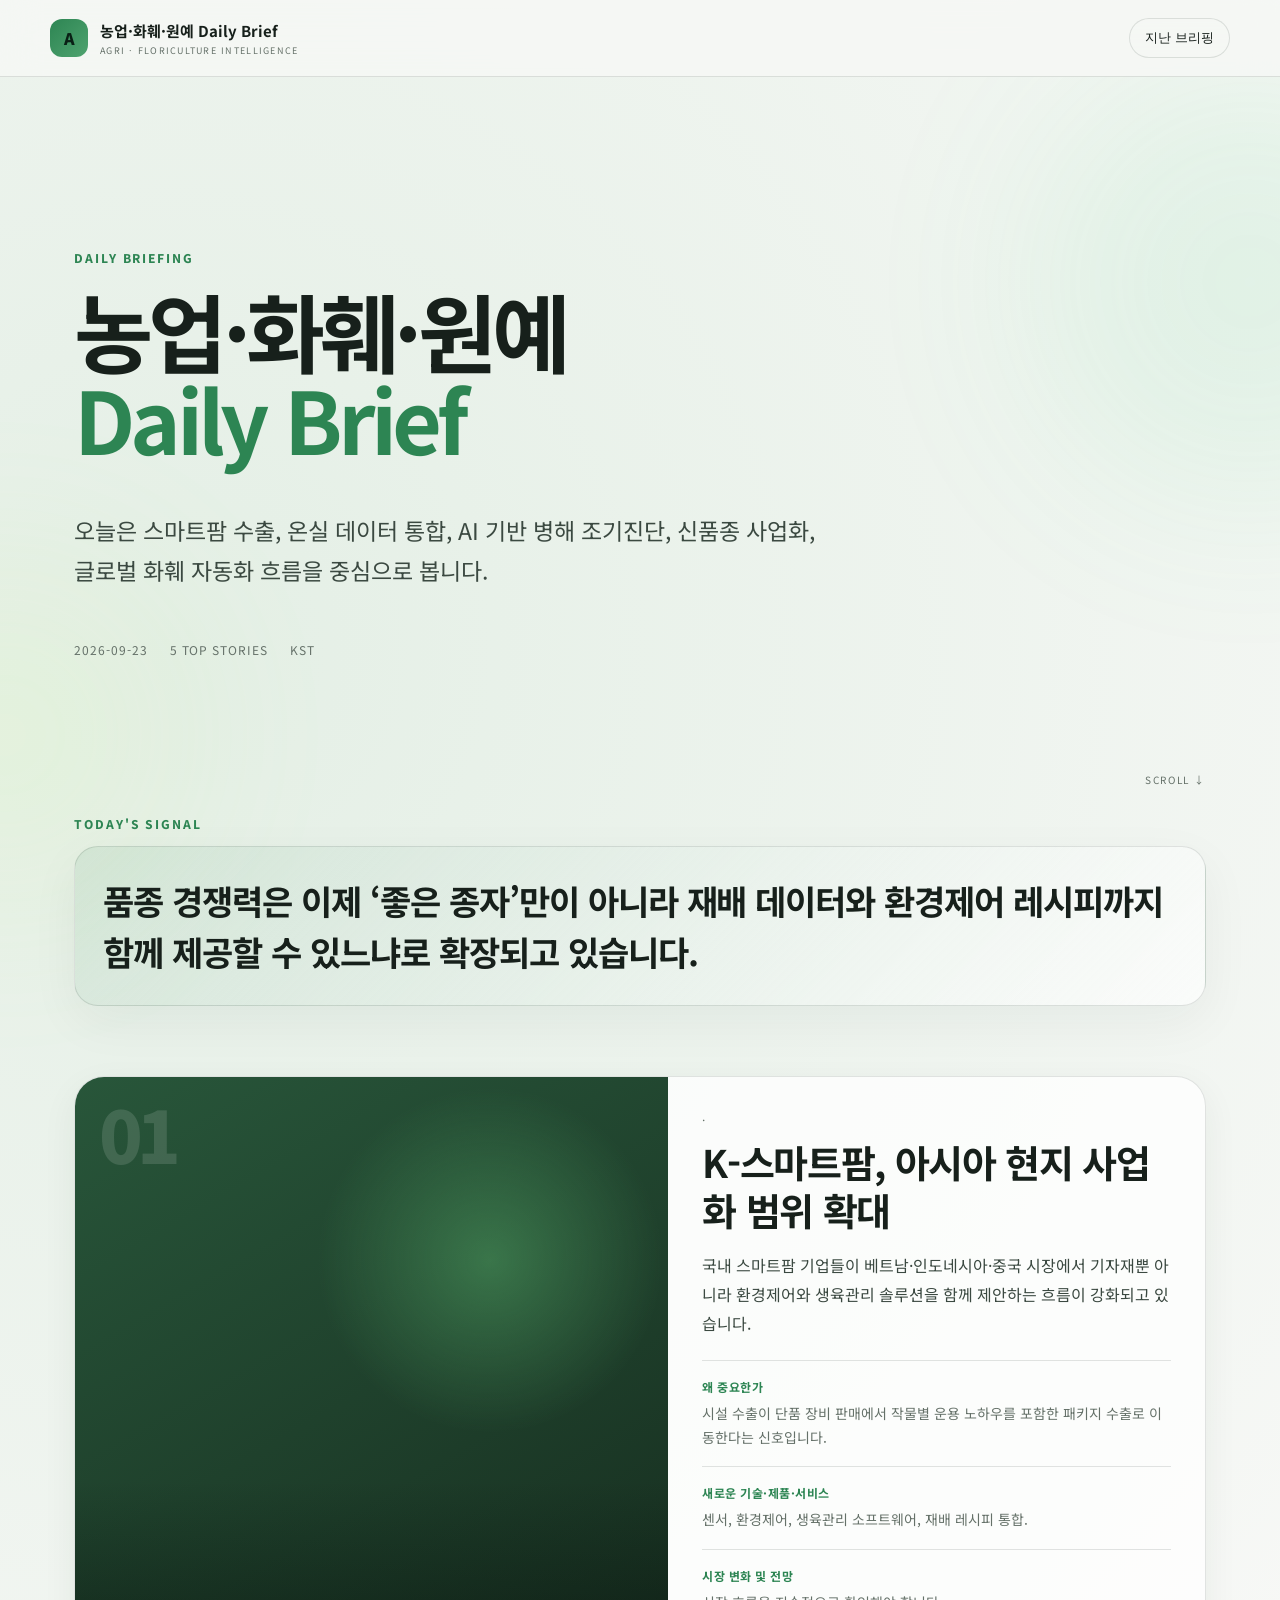
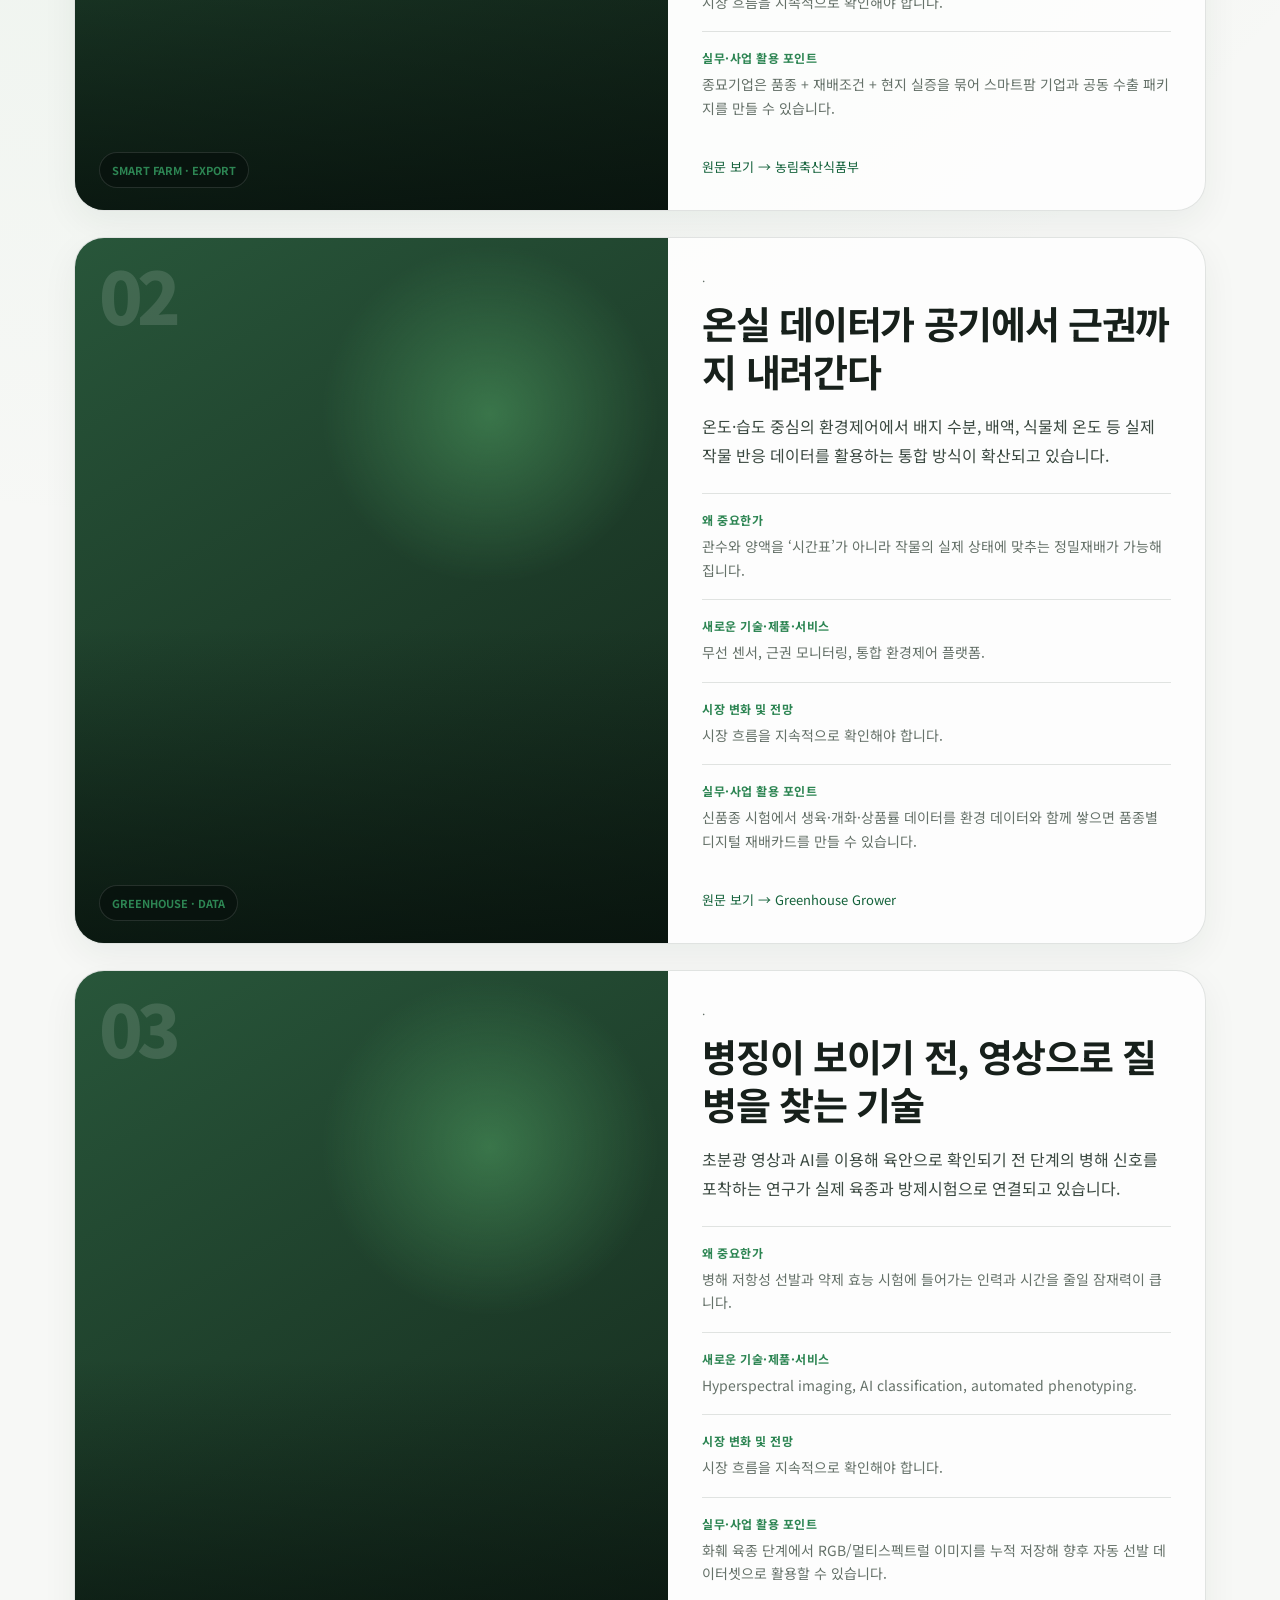
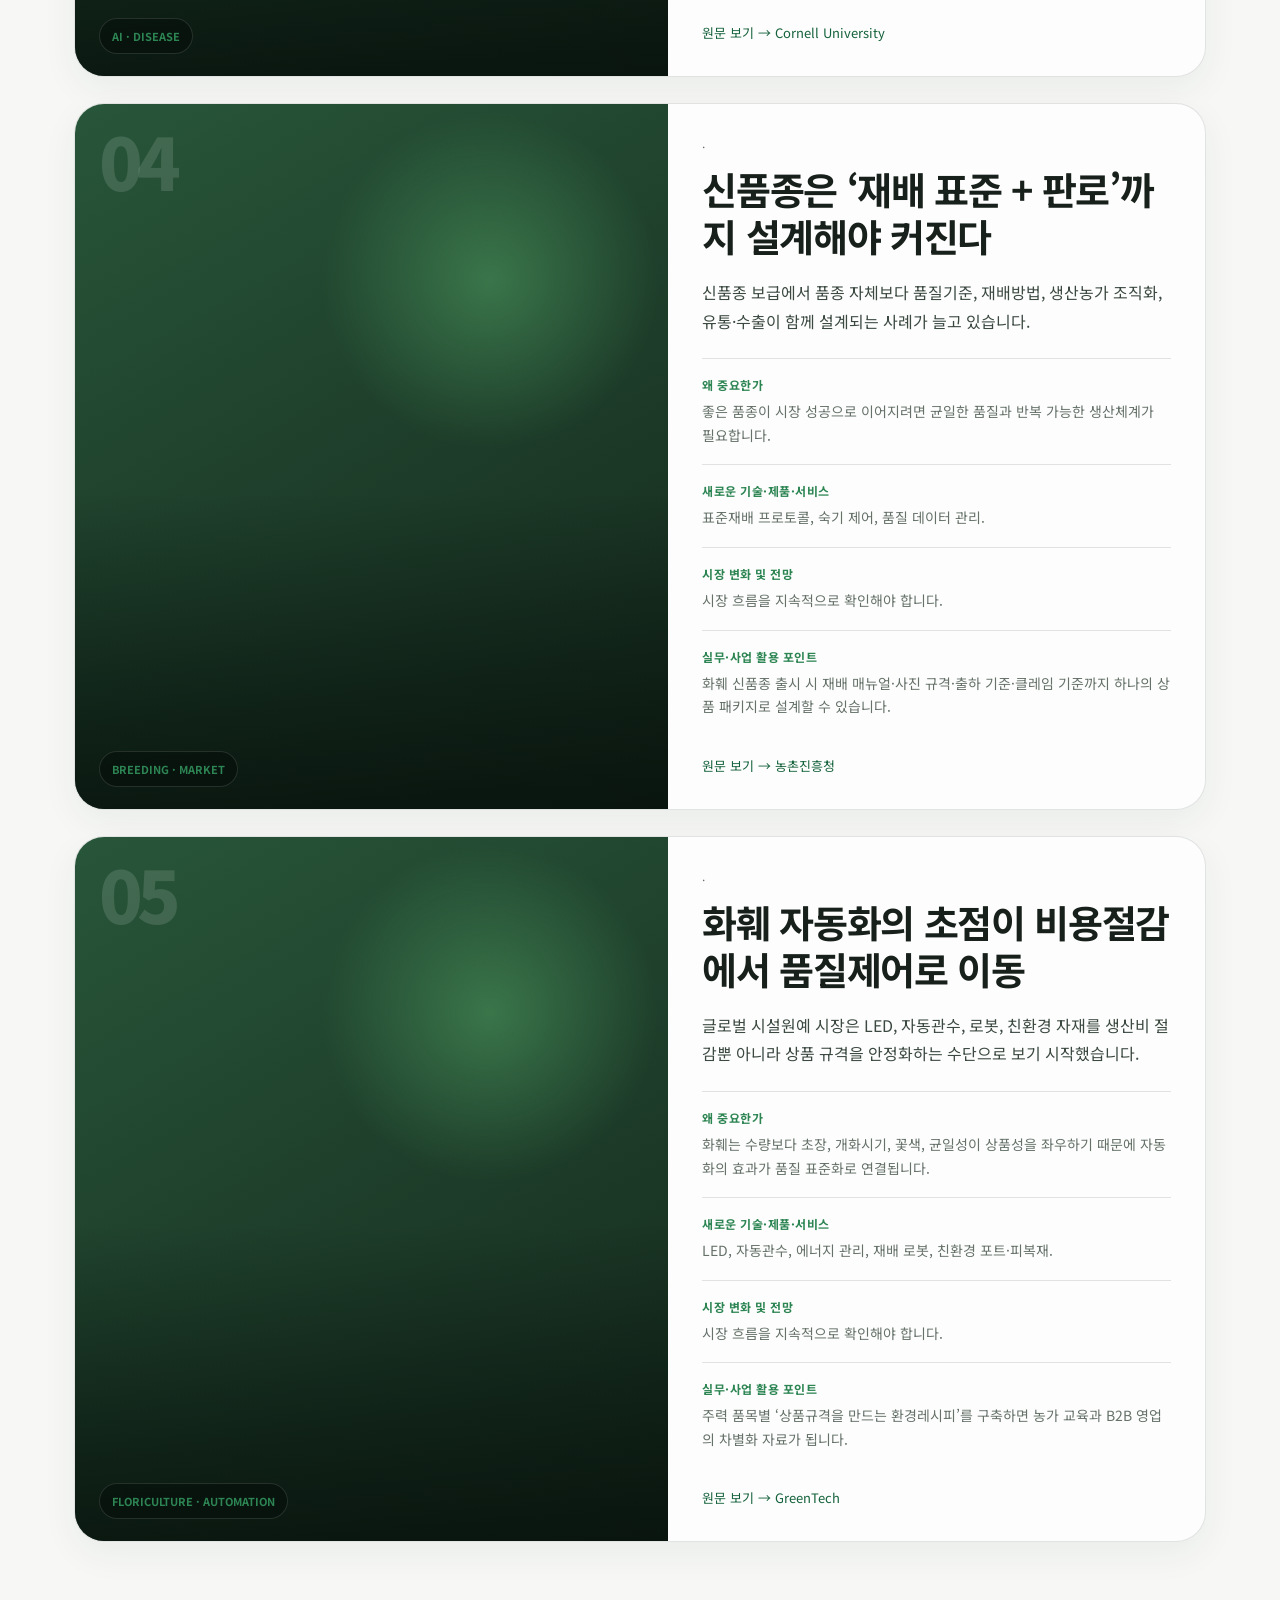
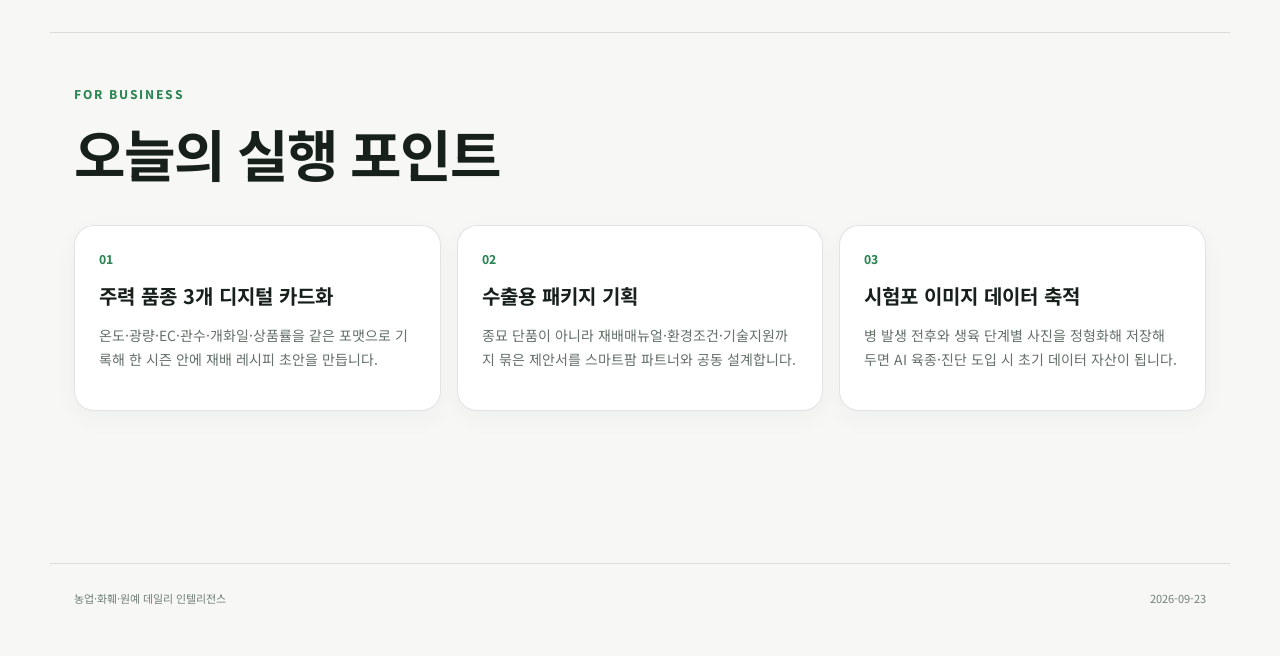
==== agri-briefing-site/index.html @ c2786639 "Deploy agriculture daily briefing site" ====
<!doctype html>
<html lang="ko">
<head>
  <meta charset="utf-8" />
  <meta name="viewport" content="width=device-width, initial-scale=1" />
  <title>우리화훼종묘 데일리 브리핑</title>
  <meta name="theme-color" content="#f7f8f6" />
  <link rel="preconnect" href="https://fonts.googleapis.com">
  <link rel="preconnect" href="https://fonts.gstatic.com" crossorigin>
  <link href="https://fonts.googleapis.com/css2?family=Noto+Sans+KR:wght@400;500;600;700;800&display=swap" rel="stylesheet">
  <link rel="stylesheet" href="assets/styles.css" />
</head>
<body>
  <div class="ambient ambient-a"></div><div class="ambient ambient-b"></div>
  <header class="topbar">
    <a class="brand" href="./"><span class="brand-mark">A</span><div><strong>농업·화훼·원예 Daily Brief</strong><small>AGRI · FLORICULTURE INTELLIGENCE</small></div></a>
    <button id="archiveBtn" class="ghost-btn">지난 브리핑</button>
  </header>

  <main>
    <section class="hero reveal">
      <div class="hero-kicker">DAILY BRIEFING</div>
      <h1 id="briefingTitle">농업·화훼·원예<br><span>Daily Brief</span></h1>
      <p id="briefingSummary" class="hero-summary"></p>
      <div class="hero-meta"><span id="briefingDate"></span><span>5 TOP STORIES</span><span>KST</span></div>
      <div class="scroll-cue">SCROLL <span>↓</span></div>
    </section>

    <section class="pulse reveal">
      <div class="pulse-label">TODAY'S SIGNAL</div>
      <div id="signal" class="pulse-text"></div>
    </section>

    <section id="stories" class="stories"></section>

    <section class="action-board reveal">
      <div class="eyebrow">FOR BUSINESS</div>
      <h2>오늘의 실행 포인트</h2>
      <div id="actionPoints" class="action-grid"></div>
    </section>
  </main>

  <aside id="archive" class="archive-drawer" aria-hidden="true">
    <div class="archive-head"><div><small>ARCHIVE</small><h3>지난 브리핑</h3></div><button id="closeArchive">×</button></div>
    <div id="archiveList" class="archive-list"></div>
  </aside>
  <div id="overlay" class="overlay"></div>

  <footer><span>농업·화훼·원예 데일리 인텔리전스</span><span id="footerDate"></span></footer>
  <script src="assets/app.js"></script>
</body>
</html>
---- agri-briefing-site/assets/styles.css ----
:root{--bg:#07110d;--panel:#0e1d16;--panel2:#12271d;--line:rgba(255,255,255,.09);--text:#f3f7f2;--muted:#a8b8ae;--lime:#b8ff77;--mint:#7fe0ad;--gold:#ffd479;--max:1180px}
*{box-sizing:border-box}html{scroll-behavior:smooth}body{margin:0;background:radial-gradient(circle at 15% 15%,rgba(39,111,75,.25),transparent 30%),var(--bg);color:var(--text);font-family:'Noto Sans KR',system-ui,sans-serif;overflow-x:hidden}.ambient{position:fixed;border-radius:50%;filter:blur(100px);opacity:.18;pointer-events:none;z-index:-1}.ambient-a{width:420px;height:420px;background:#45d17b;top:8%;right:-180px}.ambient-b{width:330px;height:330px;background:#c6ff76;bottom:0;left:-160px}.topbar{position:sticky;top:0;z-index:20;display:flex;align-items:center;justify-content:space-between;padding:18px max(22px,calc((100vw - var(--max))/2));background:rgba(7,17,13,.72);backdrop-filter:blur(18px);border-bottom:1px solid var(--line)}.brand{display:flex;gap:12px;align-items:center}.brand-mark{display:grid;place-items:center;width:38px;height:38px;border-radius:12px;background:linear-gradient(135deg,var(--lime),var(--mint));color:#092015;font-weight:900}.brand strong{display:block;font-size:15px}.brand small{display:block;color:var(--muted);font-size:9px;letter-spacing:.14em;margin-top:3px}.ghost-btn{border:1px solid var(--line);background:rgba(255,255,255,.04);color:var(--text);border-radius:999px;padding:10px 15px;cursor:pointer}.hero{max-width:var(--max);margin:auto;min-height:82vh;display:flex;flex-direction:column;justify-content:center;padding:70px 24px 55px;position:relative}.hero-kicker,.eyebrow,.pulse-label{font-size:12px;letter-spacing:.16em;color:var(--lime);font-weight:800}.hero h1{font-size:clamp(42px,7vw,86px);line-height:1.03;margin:20px 0 24px;letter-spacing:-.055em}.hero h1 span{color:var(--lime)}.hero-summary{max-width:760px;font-size:clamp(17px,2vw,23px);line-height:1.75;color:#d5e0d9}.hero-meta{display:flex;gap:22px;flex-wrap:wrap;margin-top:28px;color:var(--muted);font-size:12px;letter-spacing:.08em}.scroll-cue{position:absolute;bottom:28px;right:24px;color:var(--muted);font-size:10px;letter-spacing:.16em}.scroll-cue span{display:inline-block;animation:bob 1.5s infinite}@keyframes bob{50%{transform:translateY(6px)}}.pulse{max-width:var(--max);margin:0 auto 70px;padding:0 24px}.pulse-text{margin-top:14px;padding:28px;border:1px solid var(--line);border-radius:24px;background:linear-gradient(135deg,rgba(184,255,119,.08),rgba(127,224,173,.03));font-size:clamp(20px,3vw,34px);line-height:1.5;font-weight:700;letter-spacing:-.03em}.stories{max-width:var(--max);margin:auto;padding:0 24px 90px;display:grid;gap:26px}.story{position:relative;display:grid;grid-template-columns:1.05fr .95fr;min-height:470px;border:1px solid var(--line);border-radius:30px;overflow:hidden;background:linear-gradient(145deg,rgba(18,39,29,.95),rgba(10,22,16,.96));transform:translateY(24px);opacity:0;transition:.7s ease}.story.show{transform:none;opacity:1}.story-visual{position:relative;min-height:360px;background:radial-gradient(circle at 70% 25%,rgba(184,255,119,.34),transparent 25%),linear-gradient(150deg,#163f2d,#0c1812);overflow:hidden}.story-visual img{width:100%;height:100%;object-fit:cover;display:block;filter:saturate(.9) contrast(1.02)}.story-visual::after{content:'';position:absolute;inset:0;background:linear-gradient(180deg,transparent 55%,rgba(5,14,10,.74))}.story-number{position:absolute;left:24px;top:20px;z-index:2;font-size:72px;line-height:1;color:rgba(255,255,255,.13);font-weight:900;letter-spacing:-.08em}.story-tag{position:absolute;left:24px;bottom:22px;z-index:2;background:rgba(7,17,13,.72);backdrop-filter:blur(12px);padding:9px 12px;border:1px solid rgba(255,255,255,.12);border-radius:999px;font-size:11px;color:var(--lime);font-weight:700}.story-content{padding:34px;display:flex;flex-direction:column}.story-content h2{font-size:clamp(24px,3vw,38px);line-height:1.25;letter-spacing:-.035em;margin:0 0 18px}.story-lead{font-size:16px;line-height:1.8;color:#d3ddd7;margin:0 0 23px}.mini-block{border-top:1px solid var(--line);padding:17px 0}.mini-block b{display:block;color:var(--lime);font-size:12px;margin-bottom:7px;letter-spacing:.04em}.mini-block p{margin:0;color:var(--muted);line-height:1.68;font-size:14px}.source-link{margin-top:auto;padding-top:20px;color:#dfffc4;text-decoration:none;font-size:13px}.source-link:hover{text-decoration:underline}.action-board{max-width:var(--max);margin:0 auto 100px;padding:52px 24px;border-top:1px solid var(--line)}.action-board h2{font-size:clamp(31px,5vw,56px);margin:10px 0 32px;letter-spacing:-.04em}.action-grid{display:grid;grid-template-columns:repeat(3,1fr);gap:16px}.action-card{padding:24px;border-radius:20px;background:var(--panel);border:1px solid var(--line)}.action-card .n{font-size:12px;color:var(--lime);font-weight:800}.action-card h4{font-size:20px;margin:14px 0 8px}.action-card p{color:var(--muted);line-height:1.7;font-size:14px}.archive-drawer{position:fixed;z-index:40;right:0;top:0;height:100vh;width:min(440px,92vw);background:#0b1812;border-left:1px solid var(--line);transform:translateX(100%);transition:.35s ease;padding:28px;overflow:auto}.archive-drawer.open{transform:none}.archive-head{display:flex;justify-content:space-between;align-items:flex-start}.archive-head small{color:var(--lime);font-weight:800;letter-spacing:.15em}.archive-head h3{font-size:30px;margin:6px 0 24px}.archive-head button{border:0;background:none;color:white;font-size:34px;cursor:pointer}.archive-item{display:block;text-decoration:none;color:white;border-top:1px solid var(--line);padding:18px 0}.archive-item span{display:block;color:var(--muted);font-size:12px;margin-top:4px}.overlay{position:fixed;inset:0;z-index:30;background:rgba(0,0,0,.45);opacity:0;pointer-events:none;transition:.3s}.overlay.open{opacity:1;pointer-events:auto}footer{max-width:var(--max);margin:auto;padding:26px 24px 50px;border-top:1px solid var(--line);display:flex;justify-content:space-between;color:#718078;font-size:11px}.reveal{opacity:0;transform:translateY(20px);animation:reveal .8s .08s forwards}@keyframes reveal{to{opacity:1;transform:none}}
@media(max-width:820px){.story{grid-template-columns:1fr}.story-visual{min-height:300px}.story-content{padding:26px}.action-grid{grid-template-columns:1fr}.hero{min-height:76vh}.topbar{padding:14px 18px}.brand small{display:none}.pulse{margin-bottom:42px}}
@media(prefers-reduced-motion:reduce){*{scroll-behavior:auto!important;animation:none!important;transition:none!important}.story,.reveal{opacity:1;transform:none}}

/* Bright, editorial layer: premium report rather than a traditional farm portal. */
:root{--bg:#f7f8f6;--panel:#fff;--panel2:#f0f4f0;--line:rgba(22,35,28,.12);--text:#17201b;--muted:#657169;--lime:#2d8553;--mint:#4fa36f;--gold:#a47725}.brand{color:var(--text);text-decoration:none}.topbar{background:rgba(247,248,246,.8)}body{background:radial-gradient(circle at 14% 12%,rgba(112,185,128,.14),transparent 30%),var(--bg)}.ambient{opacity:.1}.hero h1 span,.hero-kicker,.eyebrow,.pulse-label,.mini-block b,.action-card .n{color:var(--lime)}.hero-summary,.story-lead{color:#3b4941}.pulse-text{background:linear-gradient(135deg,rgba(45,133,83,.1),rgba(255,255,255,.65));box-shadow:0 16px 50px rgba(24,45,31,.05)}.story{background:rgba(255,255,255,.74);box-shadow:0 12px 36px rgba(24,45,31,.06)}.story-visual{background:radial-gradient(circle at 70% 25%,rgba(93,186,113,.42),transparent 25%),linear-gradient(150deg,#28563a,#14271b)}.story-content h2{color:var(--text)}.source-link{color:#14623b}.action-card{box-shadow:0 8px 25px rgba(24,45,31,.04)}.archive-drawer{background:#fbfcfa}.archive-head button,.archive-item{color:var(--text)}.archive-item span{color:var(--muted)}.overlay{background:rgba(18,28,22,.25)}.story-meta{font-size:12px;color:var(--muted);margin-bottom:10px}.archive-page{padding:50px 0}.archive-page h2{font-size:clamp(36px,5vw,62px);letter-spacing:-.05em;margin:12px 0 25px}.archive-search{width:100%;padding:15px 17px;border:1px solid var(--line);border-radius:12px;background:#fff;font:inherit;margin-bottom:18px}.archive-result{display:block;text-decoration:none;color:var(--text);padding:22px 0;border-top:1px solid var(--line)}.archive-result h3{margin:6px 0;font-size:22px}.archive-result p{margin:0 0 8px;color:#3b4941}.archive-result span,.archive-result small{font-size:12px;color:var(--muted)}.error{padding:80px 24px;max-width:800px;margin:auto}
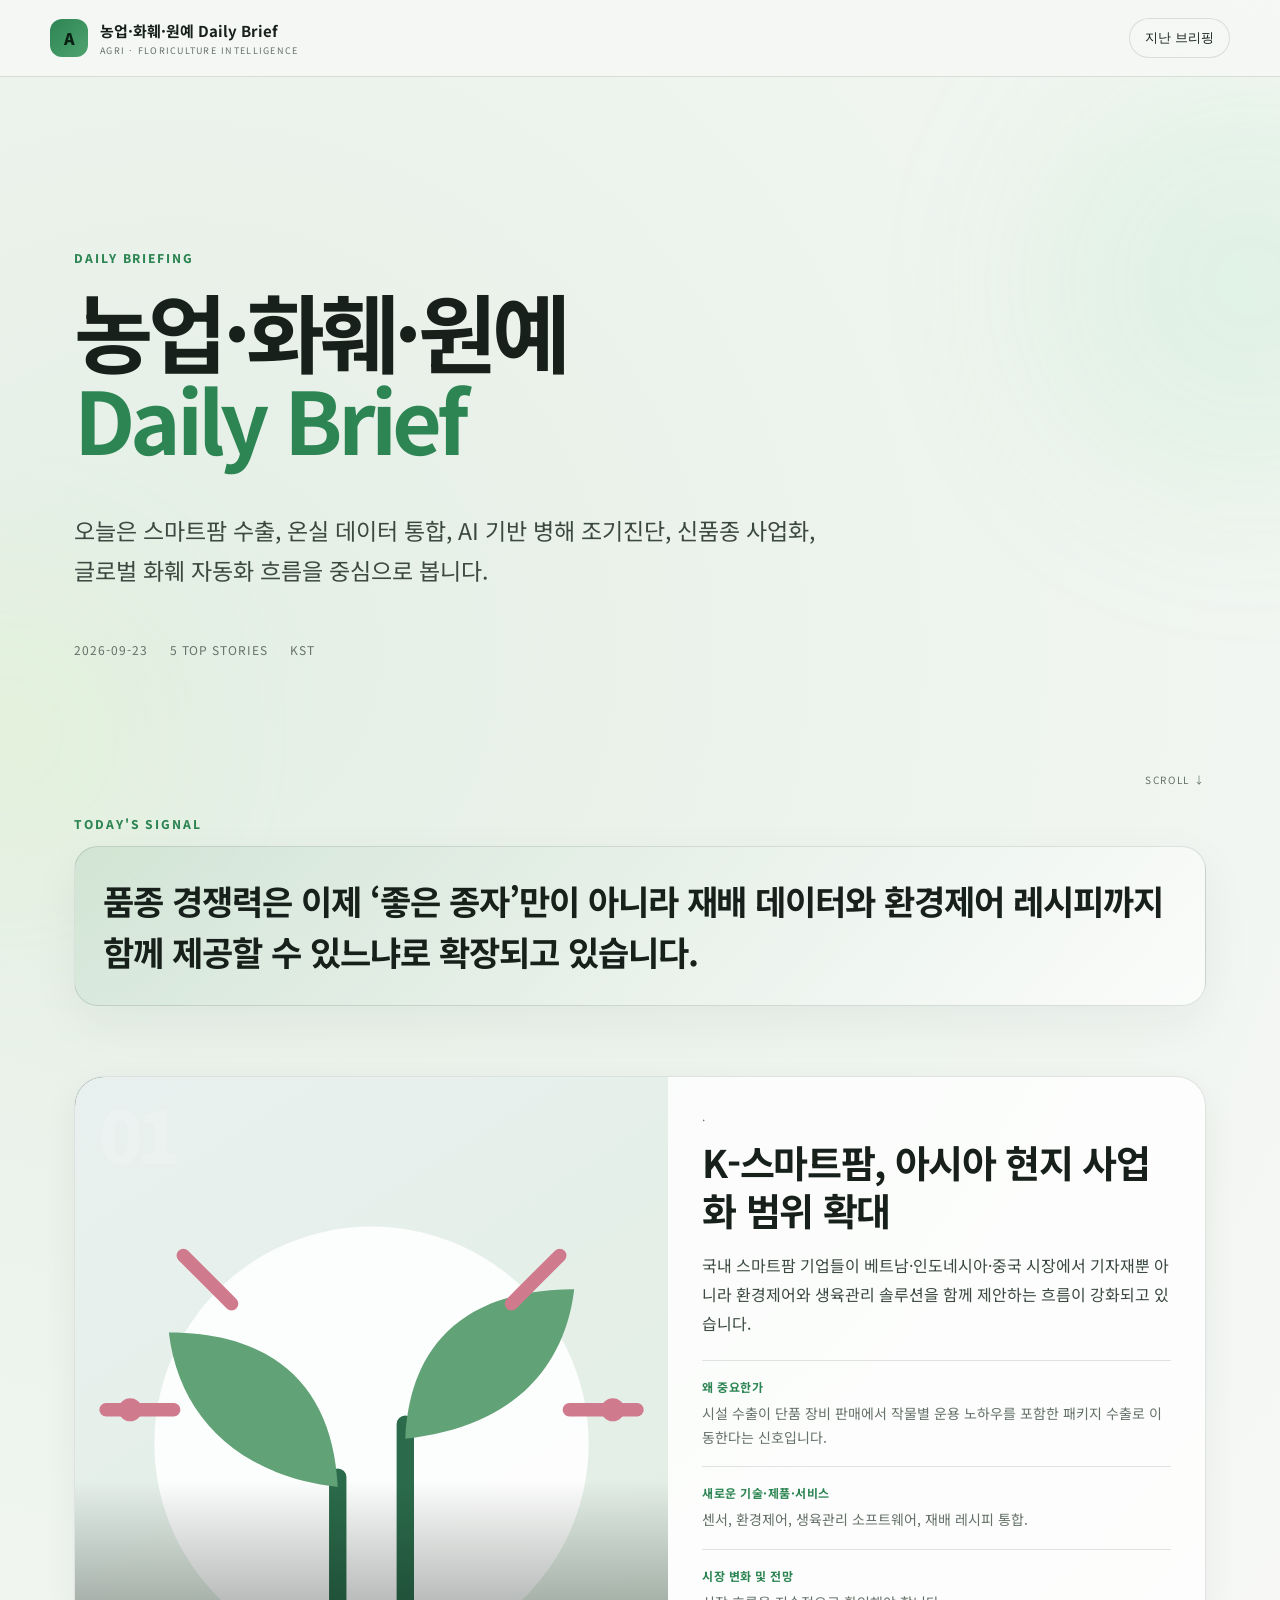
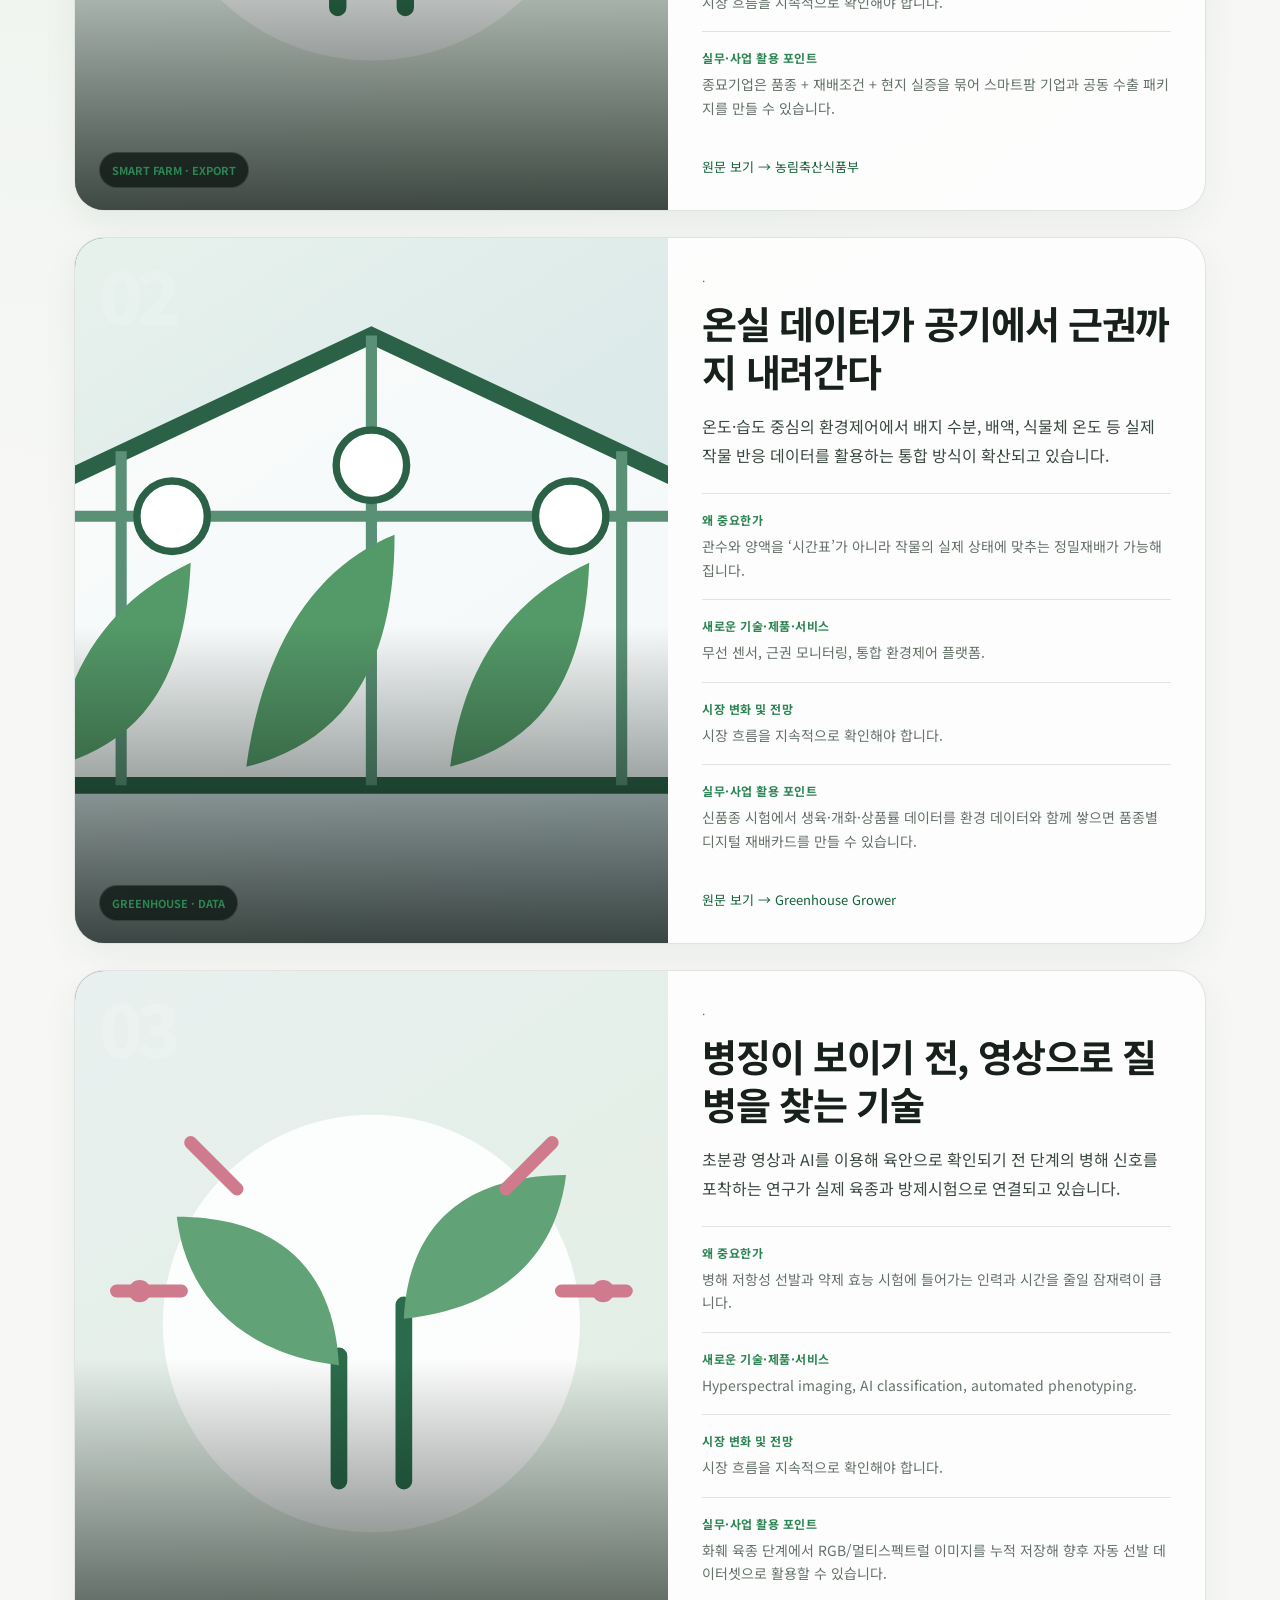
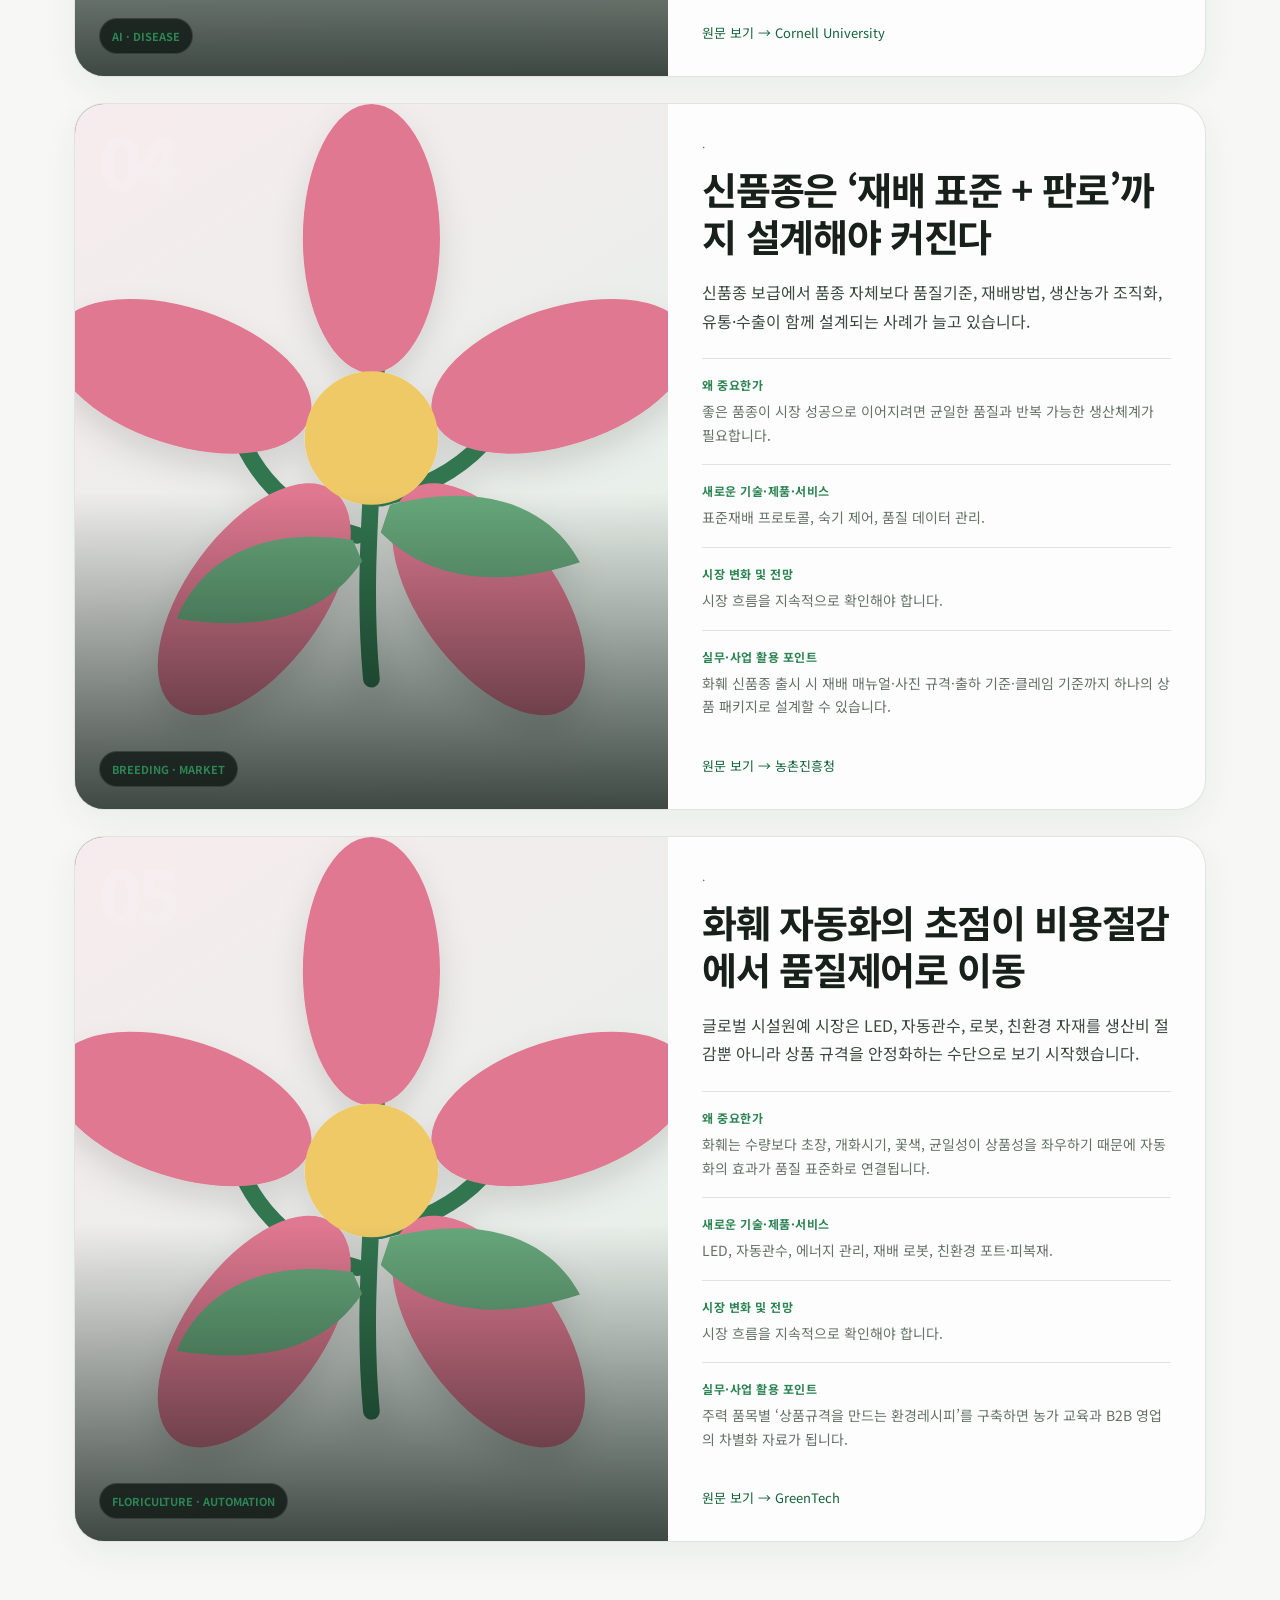
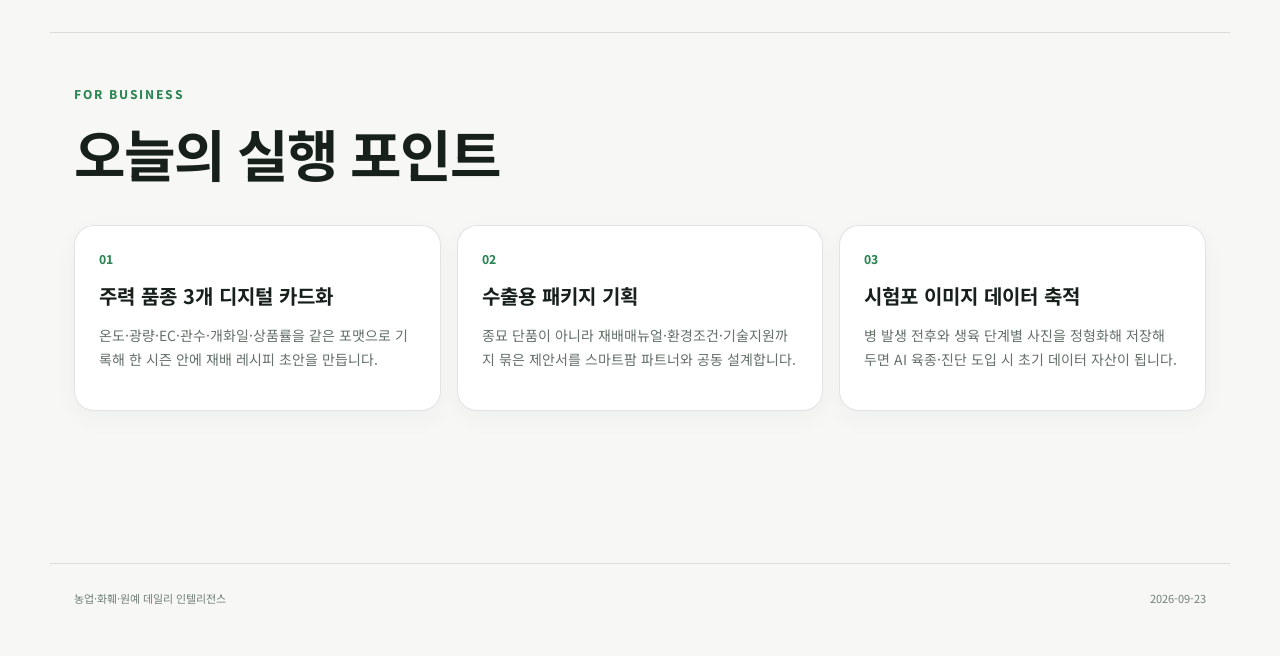
==== commit 40407d79: "Separate auction and industry news briefings" ====
--- a/agri-briefing-site/index.html
+++ b/agri-briefing-site/index.html
@@ -31,6 +31,12 @@
       <div id="signal" class="pulse-text"></div>
     </section>
 
+    <section id="flowerWatchSection" class="flower-watch reveal" hidden>
+      <div class="eyebrow">CUT FLOWER &amp; VARIETY WATCH</div>
+      <h2>오늘의 절화·품종 동향</h2>
+      <div id="flowerWatch" class="flower-watch-grid"></div>
+    </section>
+
     <section id="stories" class="stories"></section>
 
     <section class="action-board reveal">
--- a/agri-briefing-site/assets/styles.css
+++ b/agri-briefing-site/assets/styles.css
@@ -2,6 +2,7 @@
 *{box-sizing:border-box}html{scroll-behavior:smooth}body{margin:0;background:radial-gradient(circle at 15% 15%,rgba(39,111,75,.25),transparent 30%),var(--bg);color:var(--text);font-family:'Noto Sans KR',system-ui,sans-serif;overflow-x:hidden}.ambient{position:fixed;border-radius:50%;filter:blur(100px);opacity:.18;pointer-events:none;z-index:-1}.ambient-a{width:420px;height:420px;background:#45d17b;top:8%;right:-180px}.ambient-b{width:330px;height:330px;background:#c6ff76;bottom:0;left:-160px}.topbar{position:sticky;top:0;z-index:20;display:flex;align-items:center;justify-content:space-between;padding:18px max(22px,calc((100vw - var(--max))/2));background:rgba(7,17,13,.72);backdrop-filter:blur(18px);border-bottom:1px solid var(--line)}.brand{display:flex;gap:12px;align-items:center}.brand-mark{display:grid;place-items:center;width:38px;height:38px;border-radius:12px;background:linear-gradient(135deg,var(--lime),var(--mint));color:#092015;font-weight:900}.brand strong{display:block;font-size:15px}.brand small{display:block;color:var(--muted);font-size:9px;letter-spacing:.14em;margin-top:3px}.ghost-btn{border:1px solid var(--line);background:rgba(255,255,255,.04);color:var(--text);border-radius:999px;padding:10px 15px;cursor:pointer}.hero{max-width:var(--max);margin:auto;min-height:82vh;display:flex;flex-direction:column;justify-content:center;padding:70px 24px 55px;position:relative}.hero-kicker,.eyebrow,.pulse-label{font-size:12px;letter-spacing:.16em;color:var(--lime);font-weight:800}.hero h1{font-size:clamp(42px,7vw,86px);line-height:1.03;margin:20px 0 24px;letter-spacing:-.055em}.hero h1 span{color:var(--lime)}.hero-summary{max-width:760px;font-size:clamp(17px,2vw,23px);line-height:1.75;color:#d5e0d9}.hero-meta{display:flex;gap:22px;flex-wrap:wrap;margin-top:28px;color:var(--muted);font-size:12px;letter-spacing:.08em}.scroll-cue{position:absolute;bottom:28px;right:24px;color:var(--muted);font-size:10px;letter-spacing:.16em}.scroll-cue span{display:inline-block;animation:bob 1.5s infinite}@keyframes bob{50%{transform:translateY(6px)}}.pulse{max-width:var(--max);margin:0 auto 70px;padding:0 24px}.pulse-text{margin-top:14px;padding:28px;border:1px solid var(--line);border-radius:24px;background:linear-gradient(135deg,rgba(184,255,119,.08),rgba(127,224,173,.03));font-size:clamp(20px,3vw,34px);line-height:1.5;font-weight:700;letter-spacing:-.03em}.stories{max-width:var(--max);margin:auto;padding:0 24px 90px;display:grid;gap:26px}.story{position:relative;display:grid;grid-template-columns:1.05fr .95fr;min-height:470px;border:1px solid var(--line);border-radius:30px;overflow:hidden;background:linear-gradient(145deg,rgba(18,39,29,.95),rgba(10,22,16,.96));transform:translateY(24px);opacity:0;transition:.7s ease}.story.show{transform:none;opacity:1}.story-visual{position:relative;min-height:360px;background:radial-gradient(circle at 70% 25%,rgba(184,255,119,.34),transparent 25%),linear-gradient(150deg,#163f2d,#0c1812);overflow:hidden}.story-visual img{width:100%;height:100%;object-fit:cover;display:block;filter:saturate(.9) contrast(1.02)}.story-visual::after{content:'';position:absolute;inset:0;background:linear-gradient(180deg,transparent 55%,rgba(5,14,10,.74))}.story-number{position:absolute;left:24px;top:20px;z-index:2;font-size:72px;line-height:1;color:rgba(255,255,255,.13);font-weight:900;letter-spacing:-.08em}.story-tag{position:absolute;left:24px;bottom:22px;z-index:2;background:rgba(7,17,13,.72);backdrop-filter:blur(12px);padding:9px 12px;border:1px solid rgba(255,255,255,.12);border-radius:999px;font-size:11px;color:var(--lime);font-weight:700}.story-content{padding:34px;display:flex;flex-direction:column}.story-content h2{font-size:clamp(24px,3vw,38px);line-height:1.25;letter-spacing:-.035em;margin:0 0 18px}.story-lead{font-size:16px;line-height:1.8;color:#d3ddd7;margin:0 0 23px}.mini-block{border-top:1px solid var(--line);padding:17px 0}.mini-block b{display:block;color:var(--lime);font-size:12px;margin-bottom:7px;letter-spacing:.04em}.mini-block p{margin:0;color:var(--muted);line-height:1.68;font-size:14px}.source-link{margin-top:auto;padding-top:20px;color:#dfffc4;text-decoration:none;font-size:13px}.source-link:hover{text-decoration:underline}.action-board{max-width:var(--max);margin:0 auto 100px;padding:52px 24px;border-top:1px solid var(--line)}.action-board h2{font-size:clamp(31px,5vw,56px);margin:10px 0 32px;letter-spacing:-.04em}.action-grid{display:grid;grid-template-columns:repeat(3,1fr);gap:16px}.action-card{padding:24px;border-radius:20px;background:var(--panel);border:1px solid var(--line)}.action-card .n{font-size:12px;color:var(--lime);font-weight:800}.action-card h4{font-size:20px;margin:14px 0 8px}.action-card p{color:var(--muted);line-height:1.7;font-size:14px}.archive-drawer{position:fixed;z-index:40;right:0;top:0;height:100vh;width:min(440px,92vw);background:#0b1812;border-left:1px solid var(--line);transform:translateX(100%);transition:.35s ease;padding:28px;overflow:auto}.archive-drawer.open{transform:none}.archive-head{display:flex;justify-content:space-between;align-items:flex-start}.archive-head small{color:var(--lime);font-weight:800;letter-spacing:.15em}.archive-head h3{font-size:30px;margin:6px 0 24px}.archive-head button{border:0;background:none;color:white;font-size:34px;cursor:pointer}.archive-item{display:block;text-decoration:none;color:white;border-top:1px solid var(--line);padding:18px 0}.archive-item span{display:block;color:var(--muted);font-size:12px;margin-top:4px}.overlay{position:fixed;inset:0;z-index:30;background:rgba(0,0,0,.45);opacity:0;pointer-events:none;transition:.3s}.overlay.open{opacity:1;pointer-events:auto}footer{max-width:var(--max);margin:auto;padding:26px 24px 50px;border-top:1px solid var(--line);display:flex;justify-content:space-between;color:#718078;font-size:11px}.reveal{opacity:0;transform:translateY(20px);animation:reveal .8s .08s forwards}@keyframes reveal{to{opacity:1;transform:none}}
 @media(max-width:820px){.story{grid-template-columns:1fr}.story-visual{min-height:300px}.story-content{padding:26px}.action-grid{grid-template-columns:1fr}.hero{min-height:76vh}.topbar{padding:14px 18px}.brand small{display:none}.pulse{margin-bottom:42px}}
 @media(prefers-reduced-motion:reduce){*{scroll-behavior:auto!important;animation:none!important;transition:none!important}.story,.reveal{opacity:1;transform:none}}
+.flower-watch{max-width:var(--max);margin:0 auto 70px;padding:0 24px}.flower-watch h2{font-size:clamp(30px,4vw,48px);letter-spacing:-.04em;margin:10px 0 24px}.flower-watch-grid{display:grid;grid-template-columns:repeat(3,1fr);gap:16px}.flower-watch-card{padding:24px;border-radius:22px;background:#fff;border:1px solid var(--line);box-shadow:0 10px 30px rgba(24,45,31,.05)}.flower-watch-card small{color:var(--lime);font-weight:800}.flower-watch-card h3{font-size:22px;margin:8px 0}.flower-watch-card strong{display:block;line-height:1.55}.flower-watch-card p,.flower-watch-card div{color:var(--muted);font-size:14px;line-height:1.65}.flower-watch-card div{padding-top:12px;border-top:1px solid var(--line)}.flower-watch-card a{display:inline-block;margin-top:14px;color:#14623b;font-size:12px;text-decoration:none}@media(max-width:820px){.flower-watch-grid{grid-template-columns:1fr}}
 
 /* Bright, editorial layer: premium report rather than a traditional farm portal. */
 :root{--bg:#f7f8f6;--panel:#fff;--panel2:#f0f4f0;--line:rgba(22,35,28,.12);--text:#17201b;--muted:#657169;--lime:#2d8553;--mint:#4fa36f;--gold:#a47725}.brand{color:var(--text);text-decoration:none}.topbar{background:rgba(247,248,246,.8)}body{background:radial-gradient(circle at 14% 12%,rgba(112,185,128,.14),transparent 30%),var(--bg)}.ambient{opacity:.1}.hero h1 span,.hero-kicker,.eyebrow,.pulse-label,.mini-block b,.action-card .n{color:var(--lime)}.hero-summary,.story-lead{color:#3b4941}.pulse-text{background:linear-gradient(135deg,rgba(45,133,83,.1),rgba(255,255,255,.65));box-shadow:0 16px 50px rgba(24,45,31,.05)}.story{background:rgba(255,255,255,.74);box-shadow:0 12px 36px rgba(24,45,31,.06)}.story-visual{background:radial-gradient(circle at 70% 25%,rgba(93,186,113,.42),transparent 25%),linear-gradient(150deg,#28563a,#14271b)}.story-content h2{color:var(--text)}.source-link{color:#14623b}.action-card{box-shadow:0 8px 25px rgba(24,45,31,.04)}.archive-drawer{background:#fbfcfa}.archive-head button,.archive-item{color:var(--text)}.archive-item span{color:var(--muted)}.overlay{background:rgba(18,28,22,.25)}.story-meta{font-size:12px;color:var(--muted);margin-bottom:10px}.archive-page{padding:50px 0}.archive-page h2{font-size:clamp(36px,5vw,62px);letter-spacing:-.05em;margin:12px 0 25px}.archive-search{width:100%;padding:15px 17px;border:1px solid var(--line);border-radius:12px;background:#fff;font:inherit;margin-bottom:18px}.archive-result{display:block;text-decoration:none;color:var(--text);padding:22px 0;border-top:1px solid var(--line)}.archive-result h3{margin:6px 0;font-size:22px}.archive-result p{margin:0 0 8px;color:#3b4941}.archive-result span,.archive-result small{font-size:12px;color:var(--muted)}.error{padding:80px 24px;max-width:800px;margin:auto}
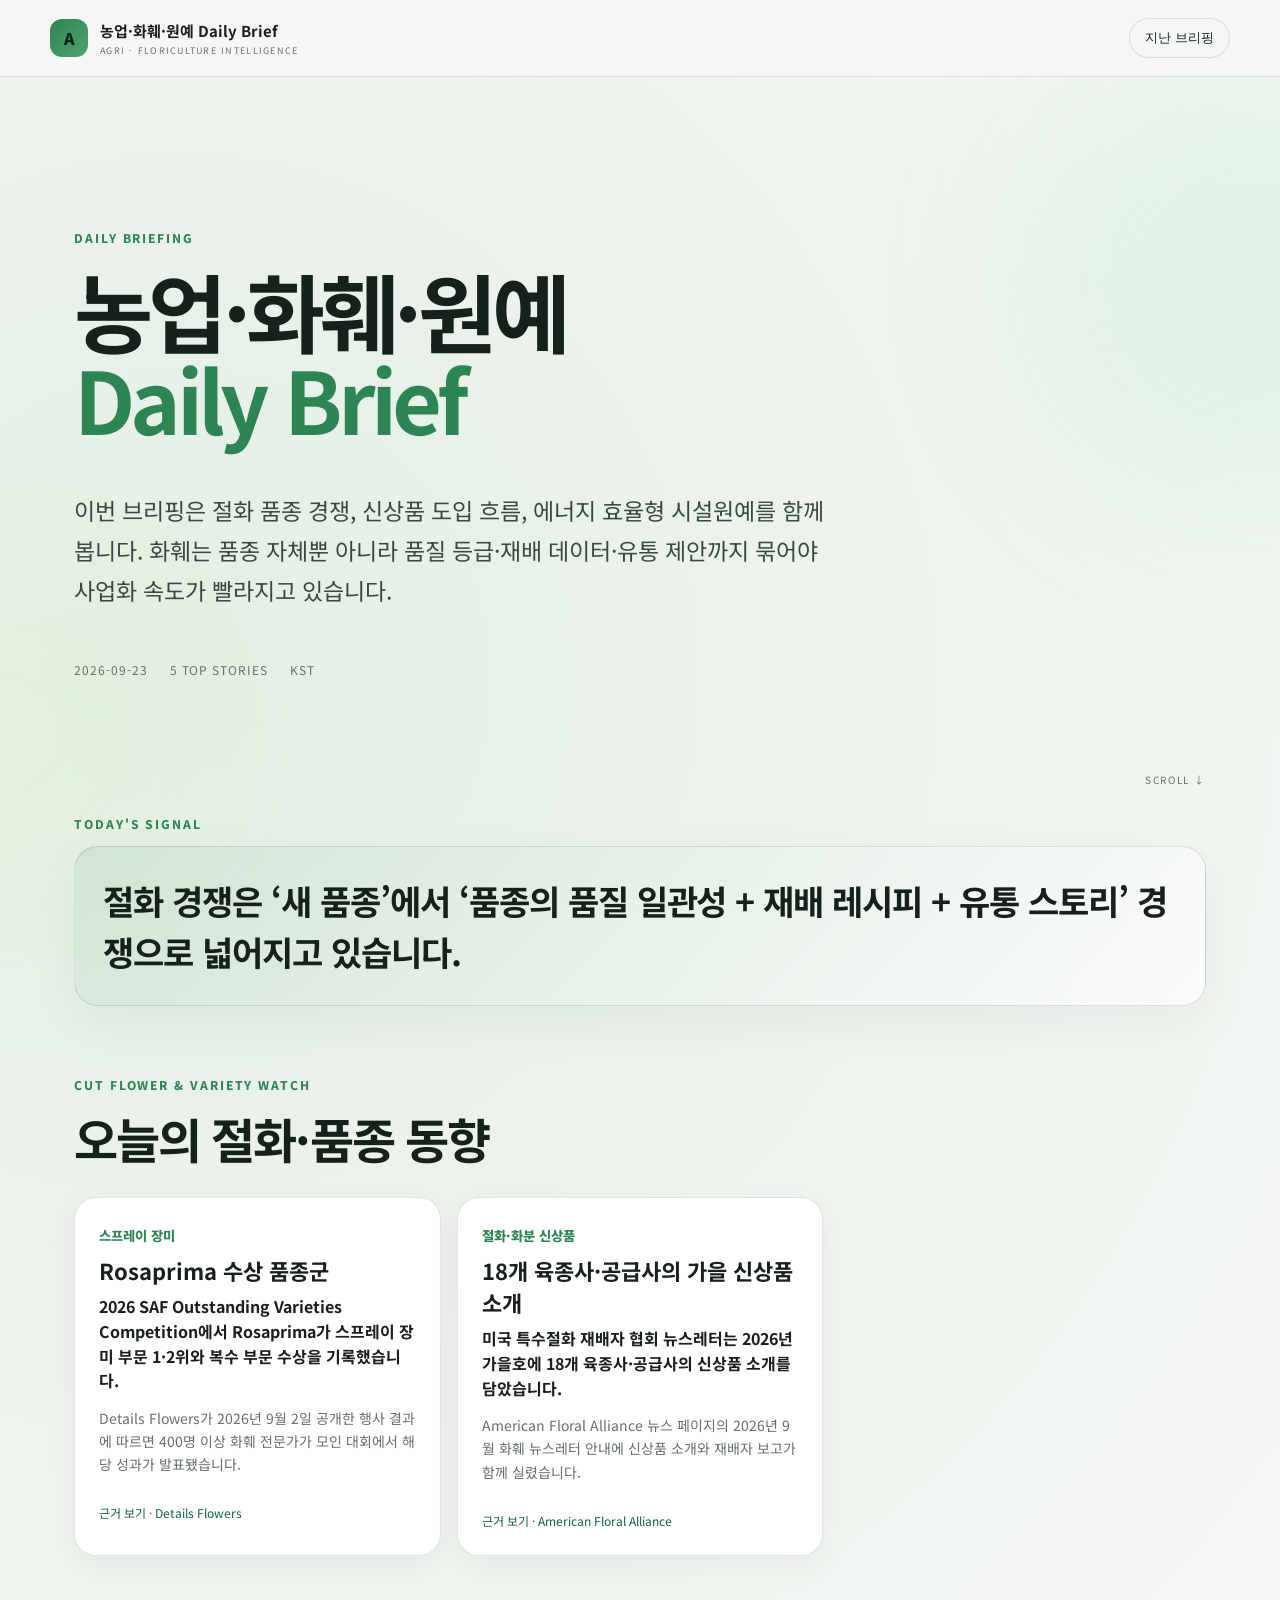
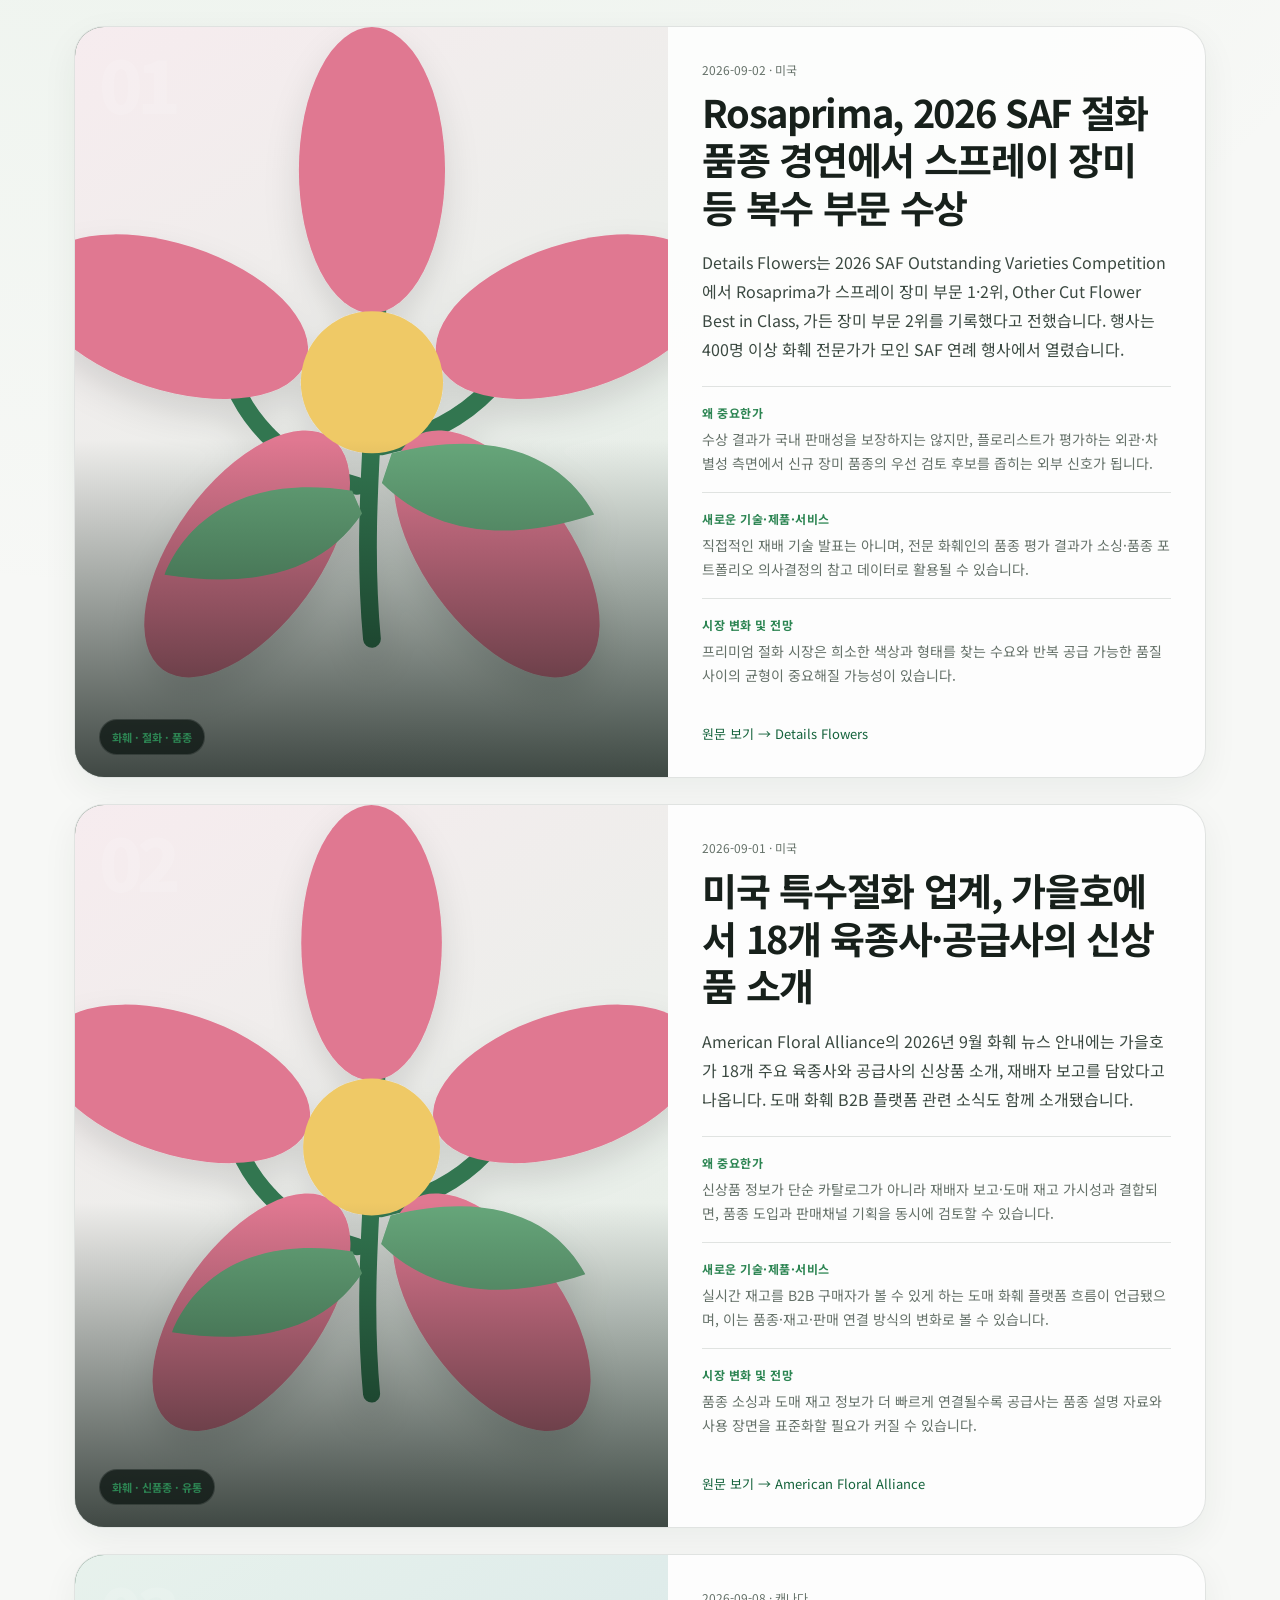
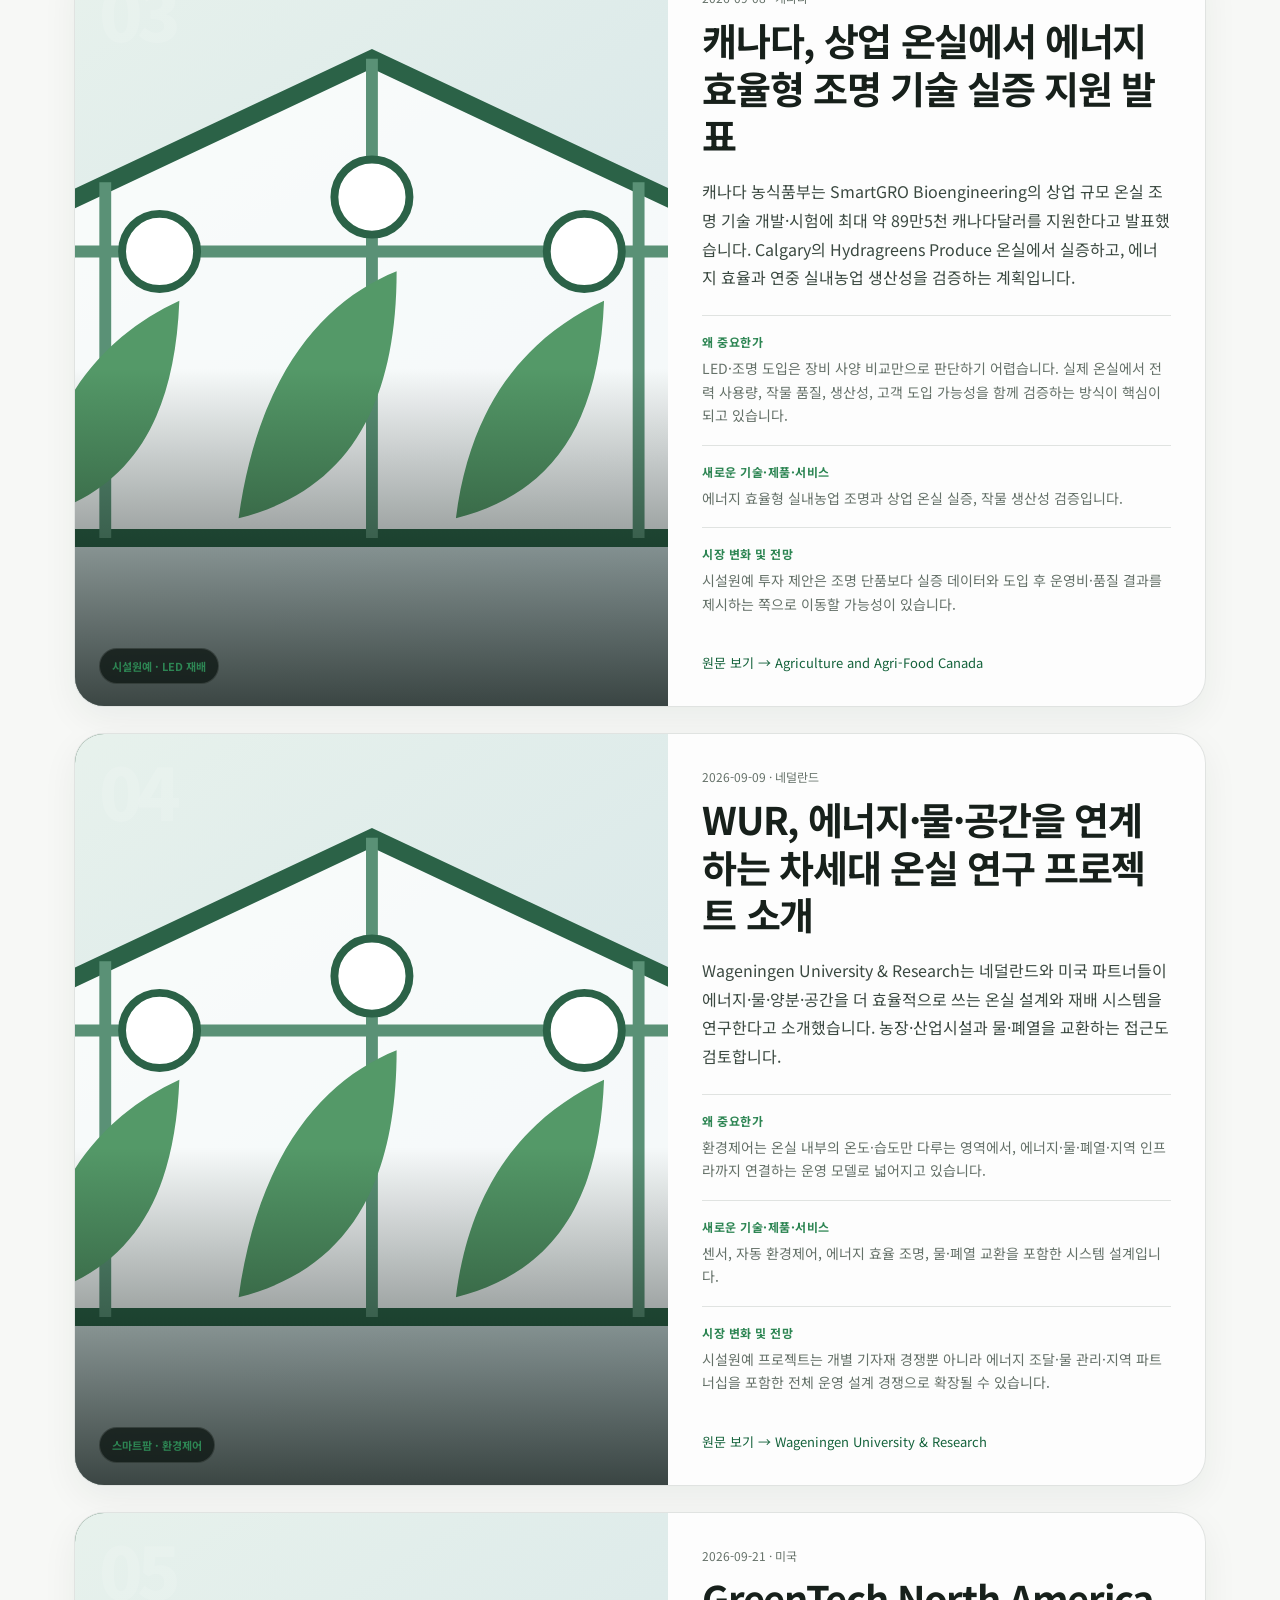
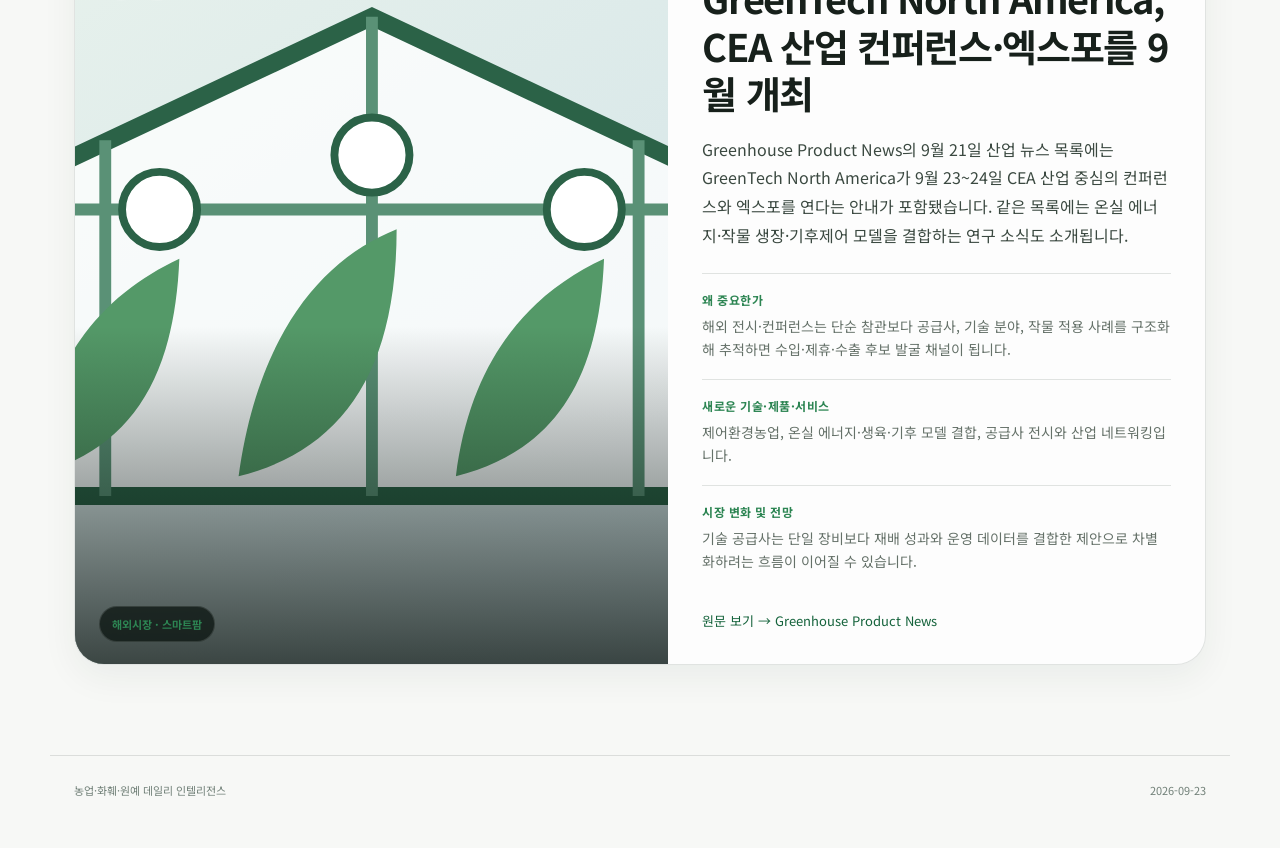
==== commit 95767fe6: "Show publisher images and focus briefing on news" ====
--- a/agri-briefing-site/index.html
+++ b/agri-briefing-site/index.html
@@ -39,11 +39,6 @@
 
     <section id="stories" class="stories"></section>
 
-    <section class="action-board reveal">
-      <div class="eyebrow">FOR BUSINESS</div>
-      <h2>오늘의 실행 포인트</h2>
-      <div id="actionPoints" class="action-grid"></div>
-    </section>
   </main>
 
   <aside id="archive" class="archive-drawer" aria-hidden="true">
